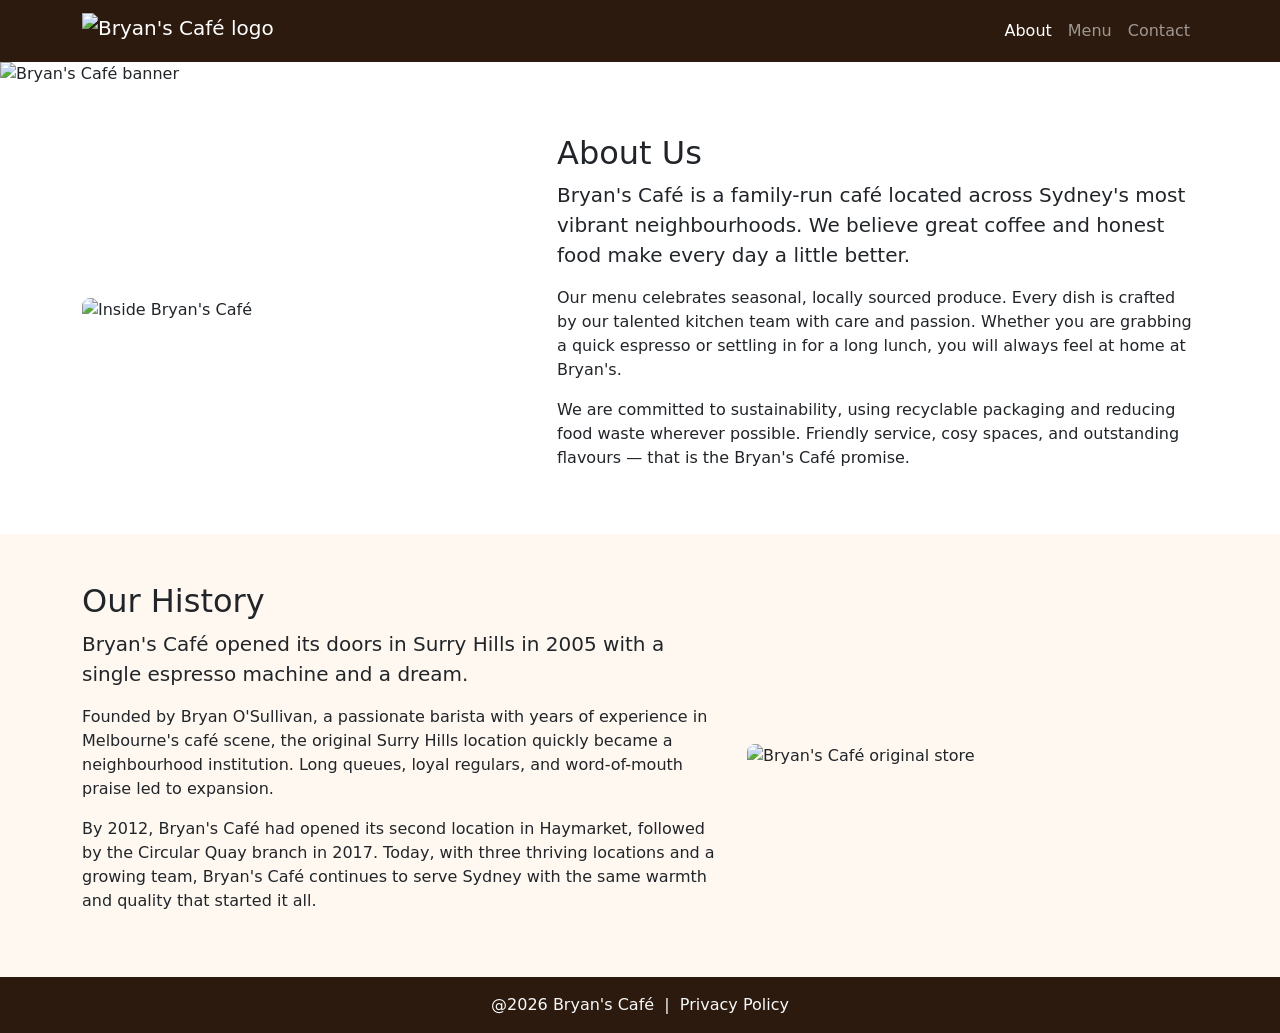
==== index.html @ fa4077a9 "Add files via upload V1" ====
<!DOCTYPE html>
<html lang="en">
<head>
  <meta charset="UTF-8">
  <meta name="viewport" content="width=device-width, initial-scale=1">
  <title>About - Bryan's Café</title>
  <link href="https://cdn.jsdelivr.net/npm/bootstrap@5.3.3/dist/css/bootstrap.min.css" rel="stylesheet">
  <link rel="stylesheet" href="style.css">
</head>
<body>

  <!-- Navigation -->
  <nav class="navbar navbar-expand-lg navbar-dark" style="background-color:#2c1a0e;">
    <div class="container">
      <a class="navbar-brand d-flex align-items-center" href="index.html">
        <img src="images/logo.svg" alt="Bryan's Café logo" height="36">
      </a>
      <button class="navbar-toggler" type="button" data-bs-toggle="collapse" data-bs-target="#navMenu" aria-controls="navMenu" aria-expanded="false" aria-label="Toggle navigation">
        <span class="navbar-toggler-icon"></span>
      </button>
      <div class="collapse navbar-collapse" id="navMenu">
        <ul class="navbar-nav ms-auto">
          <li class="nav-item"><a class="nav-link active" href="index.html">About</a></li>
          <li class="nav-item"><a class="nav-link" href="menu.html">Menu</a></li>
          <li class="nav-item"><a class="nav-link" href="contact.html">Contact</a></li>
        </ul>
      </div>
    </div>
  </nav>

  <!-- Main -->
  <main>

    <!-- Banner -->
    <section>
      <img src="images/banner.svg" alt="Bryan's Café banner" class="hero-banner">
    </section>

    <!-- About -->
    <section class="py-5">
      <div class="container">
        <div class="row align-items-center g-4">
          <div class="col-md-5">
            <img src="images/about.svg" alt="Inside Bryan's Café" class="section-img">
          </div>
          <div class="col-md-7">
            <h2>About Us</h2>
            <p class="lead">Bryan's Café is a family-run café located across Sydney's most vibrant neighbourhoods. We believe great coffee and honest food make every day a little better.</p>
            <p>Our menu celebrates seasonal, locally sourced produce. Every dish is crafted by our talented kitchen team with care and passion. Whether you are grabbing a quick espresso or settling in for a long lunch, you will always feel at home at Bryan's.</p>
            <p>We are committed to sustainability, using recyclable packaging and reducing food waste wherever possible. Friendly service, cosy spaces, and outstanding flavours — that is the Bryan's Café promise.</p>
          </div>
        </div>
      </div>
    </section>

    <!-- History -->
    <section class="py-5" style="background-color:#fff8f0;">
      <div class="container">
        <div class="row align-items-center g-4">
          <div class="col-md-7">
            <h2>Our History</h2>
            <p class="lead">Bryan's Café opened its doors in Surry Hills in 2005 with a single espresso machine and a dream.</p>
            <p>Founded by Bryan O'Sullivan, a passionate barista with years of experience in Melbourne's café scene, the original Surry Hills location quickly became a neighbourhood institution. Long queues, loyal regulars, and word-of-mouth praise led to expansion.</p>
            <p>By 2012, Bryan's Café had opened its second location in Haymarket, followed by the Circular Quay branch in 2017. Today, with three thriving locations and a growing team, Bryan's Café continues to serve Sydney with the same warmth and quality that started it all.</p>
          </div>
          <div class="col-md-5">
            <img src="images/history.svg" alt="Bryan's Café original store" class="section-img">
          </div>
        </div>
      </div>
    </section>

  </main>

  <!-- Footer -->
  <footer class="py-3 text-center text-light">
    <p class="mb-0">@<span id="year"></span> Bryan's Café &nbsp;|&nbsp; <a href="privacy.html" target="_blank" class="text-light">Privacy Policy</a></p>
  </footer>

  <script src="https://cdn.jsdelivr.net/npm/bootstrap@5.3.3/dist/js/bootstrap.bundle.min.js"></script>
  <script>
    document.getElementById('year').textContent = new Date().getFullYear();
  </script>
</body>
</html>
---- style.css ----
/* ── Bryan's Café – shared stylesheet ── */

/* Navbar */
.navbar-brand img { margin-right: 8px; }

/* Hero banner */
.hero-banner {
  width: 100%;
  max-height: 420px;
  object-fit: cover;
  display: block;
}

/* About / History sections */
.section-img {
  width: 100%;
  height: 300px;
  object-fit: cover;
  border-radius: 8px;
}

/* Menu cards */
.menu-card-img {
  height: 180px;
  object-fit: cover;
}

.section-heading {
  background-color: #2c1a0e;
  color: #f5e6d3;
  padding: 10px 20px;
  border-radius: 6px;
  margin: 32px 0 16px;
}

/* Branch cards */
.branch-card { border-left: 4px solid #c8a97e; }

/* Footer */
footer { background-color: #2c1a0e !important; }
footer a { text-decoration: none; }
footer a:hover { text-decoration: underline; }

/* Contact form */
.form-section { background-color: #fff8f0; border-radius: 8px; padding: 32px; }

/* Privacy page */
.privacy-content { max-width: 860px; margin: 0 auto; }
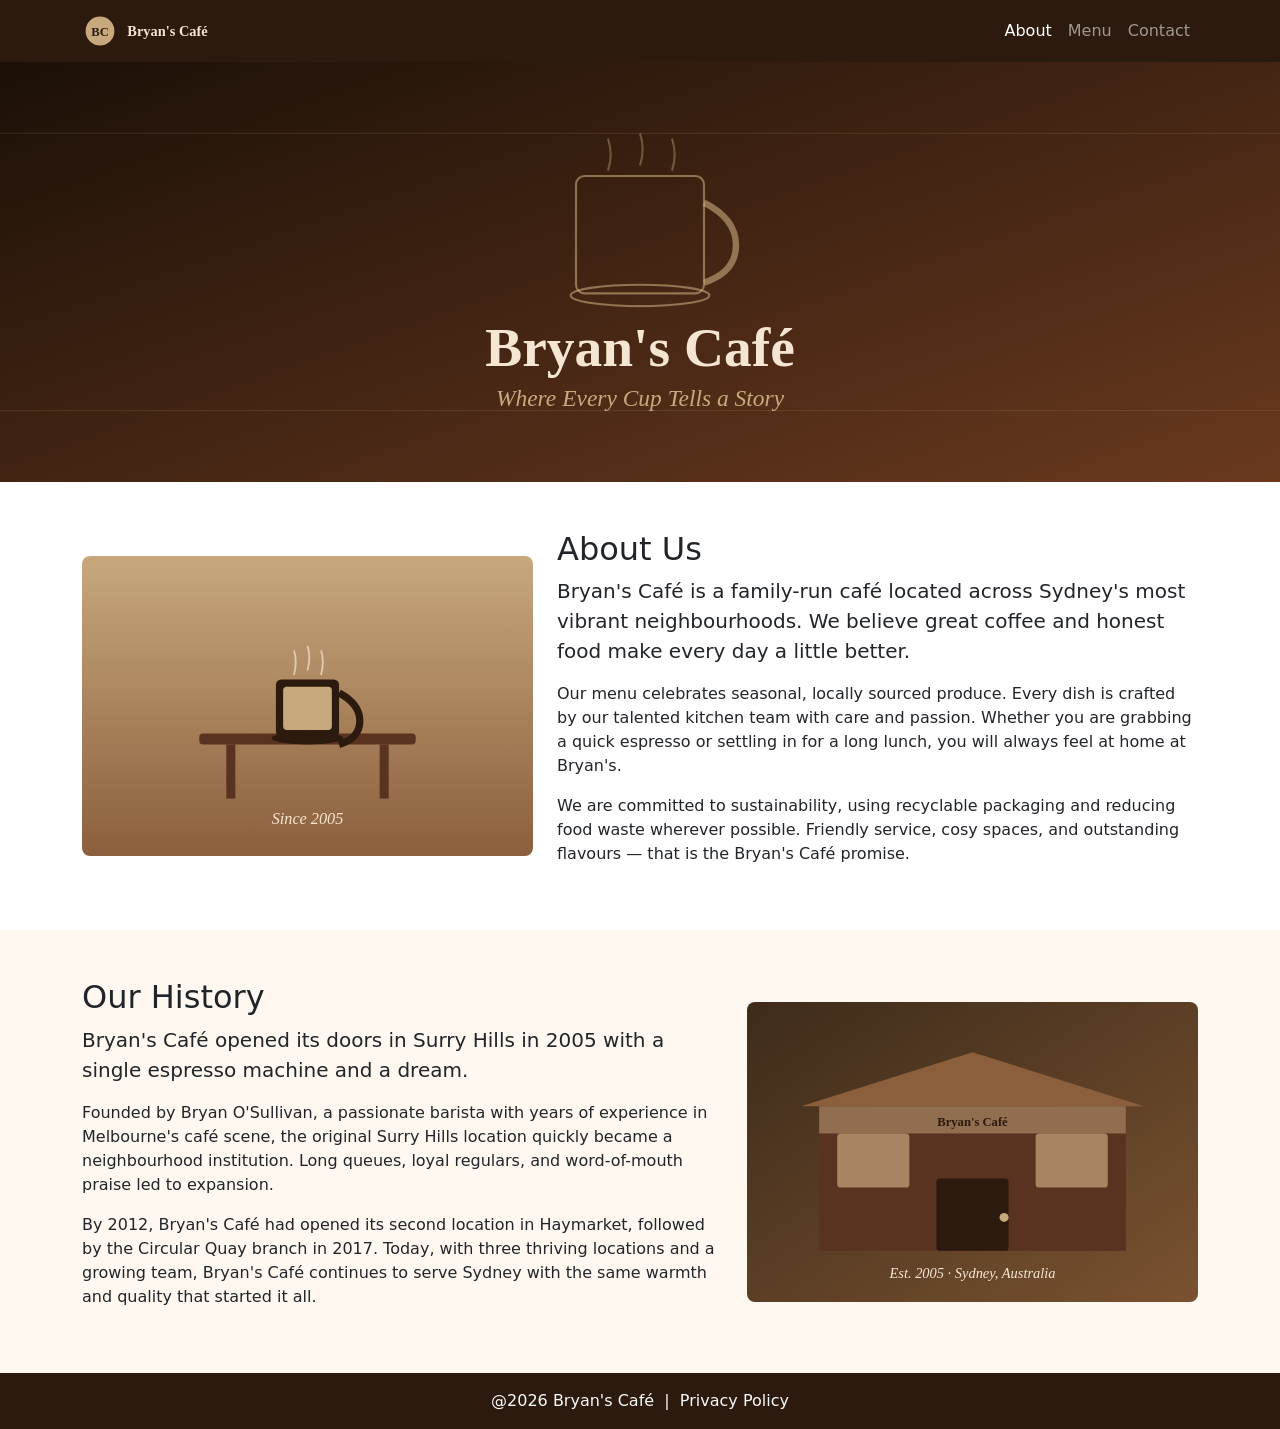
==== commit 22fcfe59: "Update image paths in index.html" ====
--- a/index.html
+++ b/index.html
@@ -13,7 +13,7 @@
   <nav class="navbar navbar-expand-lg navbar-dark" style="background-color:#2c1a0e;">
     <div class="container">
       <a class="navbar-brand d-flex align-items-center" href="index.html">
-        <img src="images/logo.svg" alt="Bryan's Café logo" height="36">
+        <img src="image/logo.svg" alt="Bryan's Café logo" height="36">
       </a>
       <button class="navbar-toggler" type="button" data-bs-toggle="collapse" data-bs-target="#navMenu" aria-controls="navMenu" aria-expanded="false" aria-label="Toggle navigation">
         <span class="navbar-toggler-icon"></span>
@@ -33,7 +33,7 @@
 
     <!-- Banner -->
     <section>
-      <img src="images/banner.svg" alt="Bryan's Café banner" class="hero-banner">
+      <img src="image/banner.svg" alt="Bryan's Café banner" class="hero-banner">
     </section>
 
     <!-- About -->
@@ -41,7 +41,7 @@
       <div class="container">
         <div class="row align-items-center g-4">
           <div class="col-md-5">
-            <img src="images/about.svg" alt="Inside Bryan's Café" class="section-img">
+            <img src="image/about.svg" alt="Inside Bryan's Café" class="section-img">
           </div>
           <div class="col-md-7">
             <h2>About Us</h2>
@@ -64,7 +64,7 @@
             <p>By 2012, Bryan's Café had opened its second location in Haymarket, followed by the Circular Quay branch in 2017. Today, with three thriving locations and a growing team, Bryan's Café continues to serve Sydney with the same warmth and quality that started it all.</p>
           </div>
           <div class="col-md-5">
-            <img src="images/history.svg" alt="Bryan's Café original store" class="section-img">
+            <img src="image/history.svg" alt="Bryan's Café original store" class="section-img">
           </div>
         </div>
       </div>
